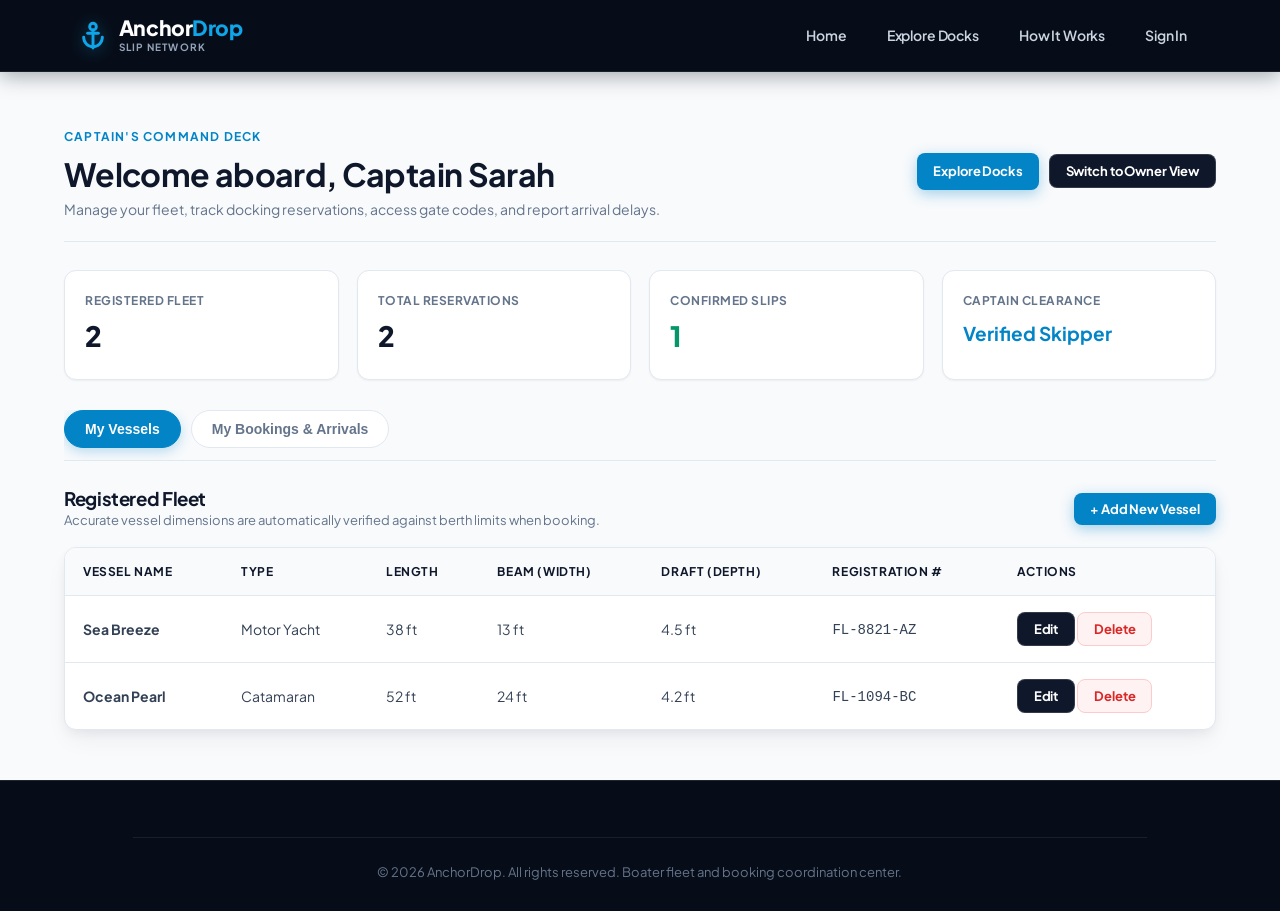
==== boater-dashboard.html @ 8fa1aaa2 "Initialised the project" ====
<!DOCTYPE html>
<html lang="en">
<head>
  <meta charset="UTF-8">
  <meta name="viewport" content="width=device-width, initial-scale=1.0">
  <title>Boater Dashboard — AnchorDrop</title>
  <link rel="stylesheet" href="css/style.css">
</head>
<body>

  <!-- Navigation Bar -->
  <nav class="navbar">
    <div class="brand-container">
      <a href="index.html" class="brand-logo">
        <svg class="brand-icon-svg" viewBox="0 0 24 24">
          <circle cx="12" cy="5" r="2.5"></circle>
          <line x1="12" y1="7.5" x2="12" y2="21"></line>
          <path d="M5 13a7 7 0 0 0 14 0"></path>
          <line x1="8" y1="10" x2="16" y2="10"></line>
        </svg>
        <div class="brand-text">
          <div class="brand-name">Anchor<span>Drop</span></div>
          <div class="brand-tag">Slip Network</div>
        </div>
      </a>
    </div>
    <div class="nav-links">
      <!-- Populated dynamically by js/app.js -->
    </div>
  </nav>

  <!-- Main Container -->
  <main class="container">
    <!-- Dashboard Header -->
    <div class="dashboard-header">
      <div>
        <span class="section-eyebrow">Captain's Command Deck</span>
        <h2 id="welcomeGreeting" style="font-size:32px;">Boater Dashboard</h2>
        <p style="color:var(--text-muted); font-size:14px; margin-top:4px;">Manage your fleet, track docking reservations, access gate codes, and report arrival delays.</p>
      </div>
      <div style="display:flex; gap:10px; align-items:center; flex-wrap:wrap;">
        <a href="explore.html" class="btn btn-primary btn-sm">Explore Docks</a>
        <button class="btn btn-secondary btn-sm" onclick="Auth.loginDemoOwner()">Switch to Owner View</button>
      </div>
    </div>

    <!-- Boater Quick Stats -->
    <div class="dash-stats-grid">
      <div class="stat-card">
        <span class="stat-label">Registered Fleet</span>
        <span class="stat-value" id="statVesselsCount">2</span>
      </div>
      <div class="stat-card">
        <span class="stat-label">Total Reservations</span>
        <span class="stat-value" id="statBookingsCount">2</span>
      </div>
      <div class="stat-card">
        <span class="stat-label">Confirmed Slips</span>
        <span class="stat-value" id="statConfirmedCount" style="color:var(--success);">1</span>
      </div>
      <div class="stat-card">
        <span class="stat-label">Captain Clearance</span>
        <span class="stat-value" style="font-size:19px; color:var(--primary); font-weight:700; margin-top:4px;">Verified Skipper</span>
      </div>
    </div>

    <!-- Dashboard Tabs -->
    <div class="dashboard-tabs">
      <button class="dash-tab-btn active" id="tabBtnVessels" onclick="switchDashboardTab('vessels')">My Vessels</button>
      <button class="dash-tab-btn" id="tabBtnBookings" onclick="switchDashboardTab('bookings')">My Bookings & Arrivals</button>
    </div>

    <!-- PANEL 1: MY VESSELS -->
    <section id="panelVessels" class="dashboard-panel active">
      <div style="display:flex; justify-content:space-between; align-items:center; margin-bottom:16px;">
        <div>
          <h3>Registered Fleet</h3>
          <p style="font-size:13px; color:var(--text-muted);">Accurate vessel dimensions are automatically verified against berth limits when booking.</p>
        </div>
        <button class="btn btn-primary btn-sm" onclick="openAddVesselModal()">+ Add New Vessel</button>
      </div>

      <div class="table-wrap">
        <table class="data-table">
          <thead>
            <tr>
              <th>Vessel Name</th>
              <th>Type</th>
              <th>Length</th>
              <th>Beam (Width)</th>
              <th>Draft (Depth)</th>
              <th>Registration #</th>
              <th>Actions</th>
            </tr>
          </thead>
          <tbody id="vesselsTableBody">
            <!-- Injected by JavaScript -->
          </tbody>
        </table>
      </div>
    </section>

    <!-- PANEL 2: MY BOOKINGS & ARRIVALS -->
    <section id="panelBookings" class="dashboard-panel">
      <div style="margin-bottom:16px;">
        <h3>My Dock Reservations</h3>
        <p style="font-size:13px; color:var(--text-muted);">
          Arrival instructions and gate access codes become active only after the Dock Owner has Accepted your booking.
        </p>
      </div>

      <div id="bookingsContainer">
        <!-- Rendered by JavaScript -->
      </div>
    </section>
  </main>

  <!-- ADD / EDIT VESSEL MODAL -->
  <div class="modal-overlay" id="vesselModal">
    <div class="modal-content">
      <button class="modal-close" onclick="closeVesselModal()">&times;</button>
      <h3 id="vesselModalTitle" style="margin-bottom:16px;">Add New Vessel</h3>
      <form id="vesselForm" onsubmit="handleSaveVessel(event)">
        <input type="hidden" id="vesselId">

        <div class="form-group">
          <label for="vesselName">Vessel Name *</label>
          <input type="text" id="vesselName" placeholder="e.g. Sea Breeze" required>
        </div>

        <div class="form-group">
          <label for="vesselType">Vessel Type *</label>
          <select id="vesselType" required>
            <option value="Motor Yacht">Motor Yacht</option>
            <option value="Sailboat">Sailboat</option>
            <option value="Catamaran">Catamaran</option>
            <option value="Center Console">Center Console</option>
            <option value="Trawler">Trawler</option>
          </select>
        </div>

        <div style="display:grid; grid-template-columns:1fr 1fr 1fr; gap:10px;">
          <div class="form-group">
            <label for="vesselLength">Length (ft) *</label>
            <input type="number" step="0.5" id="vesselLength" placeholder="e.g. 42" required>
          </div>
          <div class="form-group">
            <label for="vesselBeam">Beam (ft) *</label>
            <input type="number" step="0.5" id="vesselBeam" placeholder="e.g. 14" required>
          </div>
          <div class="form-group">
            <label for="vesselDraft">Draft (ft) *</label>
            <input type="number" step="0.1" id="vesselDraft" placeholder="e.g. 4.5" required>
          </div>
        </div>

        <div class="form-group">
          <label for="vesselReg">Registration / HIN Number *</label>
          <input type="text" id="vesselReg" placeholder="e.g. FL-9921-ZZ" required>
        </div>

        <div style="display:flex; justify-content:flex-end; gap:10px; margin-top:20px;">
          <button type="button" class="btn btn-secondary" onclick="closeVesselModal()">Cancel</button>
          <button type="submit" class="btn btn-primary">Save Vessel</button>
        </div>
      </form>
    </div>
  </div>

  <!-- REPORT DELAY MODAL -->
  <div class="modal-overlay" id="delayModal">
    <div class="modal-content">
      <button class="modal-close" onclick="closeDelayModal()">&times;</button>
      <h3 style="margin-bottom:12px;">Report Arrival Delay</h3>
      <p style="color:var(--text-muted); font-size:14px; margin-bottom:18px;">
        Inform the dock host and harbormaster of tide delays, weather reroutes, or mechanical pauses.
      </p>

      <form id="delayForm" onsubmit="handleDelaySubmit(event)">
        <input type="hidden" id="delayBookingId">

        <div class="form-group">
          <label for="delayEta">New Estimated Arrival Time (ETA) *</label>
          <input type="time" id="delayEta" required>
        </div>

        <div class="form-group">
          <label for="delayReason">Reason / Note for Host</label>
          <textarea id="delayReason" rows="3" placeholder="e.g. Waiting for drawbridge clearance; strong outgoing tide. ETA revised by 45 mins."></textarea>
        </div>

        <div style="display:flex; justify-content:flex-end; gap:10px; margin-top:16px;">
          <button type="button" class="btn btn-secondary" onclick="closeDelayModal()">Cancel</button>
          <button type="submit" class="btn btn-primary">Notify Host & Update ETA</button>
        </div>
      </form>
    </div>
  </div>

  <!-- Footer -->
  <footer>
    <div class="container" style="padding:0;">
      <div class="footer-bottom">
        © 2026 AnchorDrop. All rights reserved. Boater fleet and booking coordination center.
      </div>
    </div>
  </footer>

  <script src="js/app.js"></script>
  <script>
    document.addEventListener("DOMContentLoaded", () => {
      // Ensure boater session
      let user = Auth.getUser();
      if (!user) {
        // Auto-login as Captain Sarah for seamless college demo
        user = { name: "Captain Sarah", email: "sarah@boater.com", role: "boater" };
        Auth.login(user);
      }
      document.getElementById("welcomeGreeting").innerText = `Welcome aboard, ${user.name}`;

      renderVessels();
      renderBookings();
    });

    function switchDashboardTab(tab) {
      document.getElementById("tabBtnVessels").classList.toggle("active", tab === 'vessels');
      document.getElementById("tabBtnBookings").classList.toggle("active", tab === 'bookings');
      document.getElementById("panelVessels").classList.toggle("active", tab === 'vessels');
      document.getElementById("panelBookings").classList.toggle("active", tab === 'bookings');
    }

    // -------------------------------------------------------------------------
    // Vessels CRUD
    // -------------------------------------------------------------------------
    function renderVessels() {
      const vessels = AnchorDropDB.getVessels();
      const tbody = document.getElementById("vesselsTableBody");
      if (document.getElementById("statVesselsCount")) {
        document.getElementById("statVesselsCount").innerText = vessels.length;
      }

      if (vessels.length === 0) {
        tbody.innerHTML = `<tr><td colspan="7" style="text-align:center; padding:24px; color:var(--text-muted);">No vessels saved yet. Click "+ Add New Vessel" to add your boat.</td></tr>`;
        return;
      }

      tbody.innerHTML = vessels.map(v => `
        <tr>
          <td><strong>${v.name}</strong></td>
          <td>${v.type}</td>
          <td>${v.length} ft</td>
          <td>${v.beam} ft</td>
          <td>${v.draft} ft</td>
          <td><code>${v.registration}</code></td>
          <td>
            <button class="btn btn-secondary btn-sm" onclick="editVessel('${v.id}')">Edit</button>
            <button class="btn btn-danger btn-sm" onclick="deleteVessel('${v.id}')">Delete</button>
          </td>
        </tr>
      `).join('');
    }

    function openAddVesselModal() {
      document.getElementById("vesselForm").reset();
      document.getElementById("vesselId").value = "";
      document.getElementById("vesselModalTitle").innerText = "Add New Vessel";
      document.getElementById("vesselModal").classList.add("open");
    }

    function closeVesselModal() {
      document.getElementById("vesselModal").classList.remove("open");
    }

    function editVessel(id) {
      const vessels = AnchorDropDB.getVessels();
      const v = vessels.find(item => item.id === id);
      if (!v) return;

      document.getElementById("vesselId").value = v.id;
      document.getElementById("vesselName").value = v.name;
      document.getElementById("vesselType").value = v.type;
      document.getElementById("vesselLength").value = v.length;
      document.getElementById("vesselBeam").value = v.beam;
      document.getElementById("vesselDraft").value = v.draft;
      document.getElementById("vesselReg").value = v.registration;

      document.getElementById("vesselModalTitle").innerText = "Edit Vessel Details";
      document.getElementById("vesselModal").classList.add("open");
    }

    function deleteVessel(id) {
      if (confirm("Are you sure you want to remove this vessel from your fleet?")) {
        AnchorDropDB.deleteVessel(id);
        renderVessels();
      }
    }

    function handleSaveVessel(e) {
      e.preventDefault();
      const id = document.getElementById("vesselId").value;
      const user = Auth.getUser();

      const vessel = {
        id: id || undefined,
        name: document.getElementById("vesselName").value.trim(),
        type: document.getElementById("vesselType").value,
        length: parseFloat(document.getElementById("vesselLength").value),
        beam: parseFloat(document.getElementById("vesselBeam").value),
        draft: parseFloat(document.getElementById("vesselDraft").value),
        registration: document.getElementById("vesselReg").value.trim(),
        ownerEmail: user ? user.email : "sarah@boater.com"
      };

      AnchorDropDB.saveVessel(vessel);
      closeVesselModal();
      renderVessels();
    }

    // -------------------------------------------------------------------------
    // Bookings & Arrivals
    // -------------------------------------------------------------------------
    function renderBookings() {
      const bookings = AnchorDropDB.getBookings();
      const container = document.getElementById("bookingsContainer");
      if (document.getElementById("statBookingsCount")) {
        document.getElementById("statBookingsCount").innerText = bookings.length;
        document.getElementById("statConfirmedCount").innerText = bookings.filter(b => b.status === "Accepted").length;
      }

      if (bookings.length === 0) {
        container.innerHTML = `
          <div style="text-align:center; padding:40px; background:#fff; border-radius:8px; border:1px dashed var(--border-color);">
            <h4>No reservation requests submitted yet.</h4>
            <p style="color:var(--text-muted); margin:8px 0 16px;">Find a suitable berth and check your vessel compatibility.</p>
            <a href="explore.html" class="btn btn-primary btn-sm">Explore Docks</a>
          </div>
        `;
        return;
      }

      container.innerHTML = bookings.map(b => {
        let badgeClass = "badge-pending";
        if (b.status === "Accepted") badgeClass = "badge-accepted";
        if (b.status === "Rejected") badgeClass = "badge-rejected";

        const isAccepted = b.status === "Accepted";

        return `
          <div style="background:#fff; border:1px solid var(--border-color); border-radius:var(--radius); padding:20px; margin-bottom:20px; box-shadow:var(--shadow);">
            <div style="display:flex; justify-content:space-between; align-items:flex-start; flex-wrap:wrap; gap:10px; margin-bottom:12px;">
              <div>
                <h4 style="font-size:18px; color:var(--navy);">${b.berthName}</h4>
                <div style="font-size:13px; color:var(--text-muted);">
                  Booking ID: <strong>#${b.id}</strong> • Vessel: <strong>${b.vesselName}</strong> (${b.vesselDims})
                </div>
              </div>
              <div>
                <span class="badge ${badgeClass}">${b.status.toUpperCase()}</span>
              </div>
            </div>

            <div style="display:grid; grid-template-columns:repeat(auto-fit, minmax(160px, 1fr)); gap:12px; background:var(--cream); padding:12px; border-radius:6px; font-size:13px; margin-bottom:16px;">
              <div>Dates: <strong>${b.startDate} to ${b.endDate}</strong></div>
              <div>Total: <strong>$${b.totalPrice}</strong></div>
              <div>Notes: <em>${b.specialRequests}</em></div>
            </div>

            <!-- ARRIVAL INFORMATION (Only if Accepted) -->
            ${isAccepted ? `
              <div style="border-left: 4px solid var(--success); background: #F0FDF4; padding:14px; border-radius: 4px; margin-bottom:14px;">
                <h5 style="color:var(--success); font-size:14px; margin-bottom:4px;">Arrival & Docking Instructions</h5>
                <p style="font-size:13px; color:#14532D; margin-bottom:8px;">${b.arrivalInstructions}</p>
                <div style="display:flex; justify-content:space-between; align-items:center; flex-wrap:wrap; gap:8px;">
                  <span style="font-size:12px; color:#166534;">Your berth is secured and prepared.</span>
                  <button class="btn btn-secondary btn-sm" onclick="openDelayModal('${b.id}')">Report Arrival Delay</button>
                </div>
              </div>
            ` : (b.status === 'Pending' ? `
              <div style="font-size:12px; color:var(--text-muted); font-style:italic;">
                Dock owner is reviewing your vessel specs. Arrival instructions and gate codes will unlock upon acceptance.
              </div>
            ` : `
              <div style="font-size:12px; color:var(--danger);">
                Request declined by dock owner (schedule conflict or maintenance).
              </div>
            `)}

            <!-- DELAY REPORT STATUS -->
            ${b.delayReport ? `
              <div style="background:#FEF3C7; border:1px solid #FCD34D; border-radius:6px; padding:10px 14px; font-size:13px; color:#78350F; margin-top:10px;">
                <strong>Delay Notice Transmitted:</strong> New ETA: <strong>${b.delayReport.newEta}</strong> (Reported at ${b.delayReport.reportedAt})
                <br><em>Note: "${b.delayReport.note}"</em>
              </div>
            ` : ''}
          </div>
        `;
      }).join('');
    }

    function openDelayModal(bookingId) {
      document.getElementById("delayBookingId").value = bookingId;
      document.getElementById("delayForm").reset();
      document.getElementById("delayModal").classList.add("open");
    }

    function closeDelayModal() {
      document.getElementById("delayModal").classList.remove("open");
    }

    function handleDelaySubmit(e) {
      e.preventDefault();
      const id = document.getElementById("delayBookingId").value;
      const eta = document.getElementById("delayEta").value;
      const reason = document.getElementById("delayReason").value;

      AnchorDropDB.reportDelay(id, eta, reason);
      closeDelayModal();
      renderBookings();
      alert(`Delay reported! New ETA (${eta}) has been sent to the Dock Owner.`);
    }
  </script>
</body>
</html>
---- css/style.css ----
/* ==========================================================================
   AnchorDrop — Oceanic Blue & Slate Prestige Design System
   Brand Palette:
     Midnight Oceanic Slate: #0A1120 / #0F172A / #1E293B
     Vibrant Coastal Blue:   #0284C7 / #0369A1 / #0EA5E9
     Ice Mist Surface:       #F8FAFC / #FFFFFF
     Slate Typography:       #0F172A / #334155 / #64748B
   Typography:
     Primary UI & Headings:  'Plus Jakarta Sans', -apple-system, sans-serif
   ========================================================================== */

@import url('https://fonts.googleapis.com/css2?family=Plus+Jakarta+Sans:wght@300;400;500;600;700;800&display=swap');

:root {
  --primary: #0284C7;
  --primary-hover: #0369A1;
  --primary-light: #E0F2FE;
  --primary-gradient: linear-gradient(135deg, #0284C7 0%, #0369A1 100%);
  --cyan-accent: #0EA5E9;
  
  --navy: #0F172A;
  --navy-deep: #070D18;
  --navy-surface: #1E293B;
  --navy-glass: rgba(15, 23, 42, 0.85);

  --bg-page: #F8FAFC;
  --bg-surface: #FFFFFF;
  --text-heading: #0F172A;
  --text-body: #334155;
  --text-muted: #64748B;
  --border-subtle: #E2E8F0;
  --border-card: #E2E8F0;
  
  --success: #059669;
  --success-bg: #ECFDF5;
  --danger: #DC2626;
  --danger-bg: #FEF2F2;
  --warning: #D97706;
  --warning-bg: #FFFBEB;

  --shadow-sm: 0 1px 2px 0 rgba(0, 0, 0, 0.05);
  --shadow-card: 0 4px 12px -2px rgba(15, 23, 42, 0.06), 0 12px 24px -4px rgba(15, 23, 42, 0.06);
  --shadow-hover: 0 18px 36px -6px rgba(15, 23, 42, 0.14);
  
  --radius-sm: 6px;
  --radius: 12px;
  --radius-lg: 16px;
}

* {
  box-sizing: border-box;
  margin: 0;
  padding: 0;
}

body {
  font-family: 'Plus Jakarta Sans', -apple-system, BlinkMacSystemFont, "Segoe UI", Roboto, sans-serif;
  color: var(--text-body);
  background-color: var(--bg-page);
  line-height: 1.6;
  min-height: 100vh;
  display: flex;
  flex-direction: column;
  -webkit-font-smoothing: antialiased;
}

h1, h2, h3, h4, h5 {
  font-family: 'Plus Jakarta Sans', sans-serif;
  color: var(--text-heading);
  font-weight: 700;
  line-height: 1.25;
  letter-spacing: -0.02em;
}

p {
  color: var(--text-body);
}

a {
  color: var(--primary);
  text-decoration: none;
  transition: all 0.2s ease;
}

a:hover {
  color: var(--primary-hover);
}

/* --------------------------------------------------------------------------
   Navigation Bar & Vector Logo
   -------------------------------------------------------------------------- */
nav.navbar {
  display: flex;
  justify-content: space-between;
  align-items: center;
  padding: 16px 6%;
  background-color: var(--navy-deep);
  position: sticky;
  top: 0;
  z-index: 100;
  border-bottom: 1px solid rgba(255, 255, 255, 0.08);
  box-shadow: 0 4px 20px rgba(7, 13, 24, 0.35);
  backdrop-filter: blur(12px);
}

.brand-container {
  display: flex;
  align-items: center;
  gap: 12px;
}

.brand-logo {
  display: flex;
  align-items: center;
  gap: 10px;
  text-decoration: none;
}

.brand-icon-svg {
  width: 32px;
  height: 32px;
  fill: none;
  stroke: var(--cyan-accent);
  stroke-width: 2.2;
  stroke-linecap: round;
  stroke-linejoin: round;
  filter: drop-shadow(0 2px 8px rgba(14, 165, 233, 0.4));
}

.brand-text {
  display: flex;
  flex-direction: column;
}

.brand-name {
  color: #FFFFFF;
  font-size: 21px;
  font-weight: 800;
  letter-spacing: -0.02em;
  line-height: 1.1;
}

.brand-name span {
  color: var(--cyan-accent);
}

.brand-tag {
  color: #94A3B8;
  font-size: 10px;
  font-weight: 700;
  letter-spacing: 1.2px;
  text-transform: uppercase;
}

.nav-links {
  display: flex;
  align-items: center;
  gap: 8px;
  flex-wrap: wrap;
}

.nav-links a {
  color: #CBD5E1;
  padding: 8px 16px;
  font-size: 14px;
  font-weight: 600;
  border-radius: 8px;
  letter-spacing: -0.01em;
  transition: all 0.2s ease;
}

.nav-links a:hover,
.nav-links a.active {
  color: #FFFFFF;
  background-color: rgba(255, 255, 255, 0.08);
}

.nav-user-badge {
  display: flex;
  align-items: center;
  gap: 8px;
  margin-left: 10px;
  padding: 6px 14px;
  background: rgba(2, 132, 199, 0.15);
  border: 1px solid rgba(14, 165, 233, 0.4);
  border-radius: 20px;
  color: #38BDF8;
  font-size: 13px;
  font-weight: 700;
}

/* --------------------------------------------------------------------------
   Hero Section & Smooth Wiping Slider
   -------------------------------------------------------------------------- */
.hero {
  position: relative;
  background-color: var(--navy-deep);
  min-height: 78vh;
  display: flex;
  flex-direction: column;
  justify-content: center;
  align-items: center;
  padding: 90px 24px 70px;
  text-align: center;
  color: #FFFFFF;
  overflow: hidden;
}

.hero-slider {
  position: absolute;
  top: 0;
  left: 0;
  width: 100%;
  height: 100%;
  z-index: 1;
}

.hero-slide {
  position: absolute;
  top: 0;
  left: 0;
  width: 100%;
  height: 100%;
  background-size: cover;
  background-position: center;
  background-repeat: no-repeat;
  will-change: transform, opacity;
}

.hero-slide.slide-0 {
  opacity: 1;
  z-index: 2;
  transform: translateX(0);
}

.hero-slide.slide-1 {
  opacity: 0;
  z-index: 1;
  transform: translateX(100%);
}

.hero-content {
  position: relative;
  z-index: 10;
  display: flex;
  flex-direction: column;
  align-items: center;
  gap: 16px;
  max-width: 860px;
}

.hero-pill {
  display: inline-flex;
  align-items: center;
  gap: 8px;
  background: rgba(15, 23, 42, 0.7);
  border: 1px solid rgba(14, 165, 233, 0.35);
  padding: 6px 16px;
  border-radius: 30px;
  color: #BAE6FD;
  font-size: 12px;
  font-weight: 700;
  letter-spacing: 0.8px;
  text-transform: uppercase;
  backdrop-filter: blur(8px);
}

.hero h1 {
  color: #FFFFFF;
  font-size: 56px;
  font-weight: 800;
  letter-spacing: -0.03em;
  text-shadow: 0 4px 20px rgba(0, 0, 0, 0.6);
}

.hero .tagline {
  color: #38BDF8;
  font-size: 24px;
  font-weight: 600;
  letter-spacing: -0.01em;
  text-shadow: 0 2px 10px rgba(0, 0, 0, 0.5);
}

.hero .intro {
  color: #E2E8F0;
  font-size: 18px;
  max-width: 680px;
  line-height: 1.6;
  text-shadow: 0 2px 10px rgba(0, 0, 0, 0.5);
}

.hero-actions {
  display: flex;
  gap: 14px;
  margin-top: 20px;
  flex-wrap: wrap;
  justify-content: center;
}

/* Slider Controls */
.hero-nav-btn {
  position: absolute;
  top: 50%;
  transform: translateY(-50%);
  z-index: 15;
  background: rgba(15, 23, 42, 0.65);
  border: 1px solid rgba(255, 255, 255, 0.2);
  color: #FFFFFF;
  width: 46px;
  height: 46px;
  border-radius: 50%;
  display: flex;
  align-items: center;
  justify-content: center;
  cursor: pointer;
  transition: all 0.25s ease;
  backdrop-filter: blur(8px);
}

.hero-nav-btn:hover {
  background: var(--primary);
  border-color: var(--primary);
  transform: translateY(-50%) scale(1.06);
}

.hero-nav-btn.prev {
  left: 24px;
}

.hero-nav-btn.next {
  right: 24px;
}

.hero-dots {
  position: absolute;
  bottom: 24px;
  left: 50%;
  transform: translateX(-50%);
  z-index: 15;
  display: flex;
  gap: 8px;
}

.hero-dot {
  width: 10px;
  height: 10px;
  border-radius: 5px;
  background: rgba(255, 255, 255, 0.35);
  cursor: pointer;
  transition: all 0.3s ease;
}

.hero-dot.active {
  width: 28px;
  background: var(--cyan-accent);
}

/* --------------------------------------------------------------------------
   Buttons
   -------------------------------------------------------------------------- */
.btn {
  display: inline-flex;
  align-items: center;
  justify-content: center;
  gap: 8px;
  padding: 12px 24px;
  font-size: 15px;
  font-weight: 700;
  border-radius: 10px;
  border: none;
  cursor: pointer;
  transition: all 0.2s cubic-bezier(0.16, 1, 0.3, 1);
  text-align: center;
  text-decoration: none;
  font-family: inherit;
  letter-spacing: -0.01em;
}

.btn:active {
  transform: scale(0.98);
}

.btn-primary {
  background-color: var(--primary);
  color: #FFFFFF;
  box-shadow: 0 4px 14px rgba(2, 132, 199, 0.35);
}

.btn-primary:hover {
  background-color: var(--primary-hover);
  color: #FFFFFF;
  box-shadow: 0 6px 20px rgba(2, 132, 199, 0.5);
  transform: translateY(-1px);
}

.btn-secondary {
  background-color: var(--navy);
  color: #FFFFFF;
  border: 1px solid rgba(255, 255, 255, 0.15);
}

.btn-secondary:hover {
  background-color: #1E293B;
  color: #FFFFFF;
  transform: translateY(-1px);
}

.btn-outline {
  background: transparent;
  color: var(--text-heading);
  border: 1.5px solid var(--border-subtle);
}

.btn-outline:hover {
  border-color: var(--primary);
  color: var(--primary);
}

.btn-sm {
  padding: 8px 16px;
  font-size: 13px;
  border-radius: 8px;
}

.btn-danger {
  background-color: var(--danger-bg);
  color: var(--danger);
  border: 1px solid #FECACA;
}

.btn-danger:hover {
  background-color: var(--danger);
  color: #FFFFFF;
}

.btn-success {
  background-color: var(--success);
  color: #FFFFFF;
}

.btn-success:hover {
  background-color: #047857;
}

/* --------------------------------------------------------------------------
   Layout Containers
   -------------------------------------------------------------------------- */
.container {
  width: 90%;
  max-width: 1240px;
  margin: 0 auto;
  padding: 50px 0;
  flex: 1;
}

.section-header {
  text-align: center;
  margin-bottom: 40px;
}

.section-eyebrow {
  display: inline-block;
  color: var(--primary);
  font-size: 12px;
  font-weight: 700;
  text-transform: uppercase;
  letter-spacing: 1.2px;
  margin-bottom: 8px;
}

.section-header h2 {
  font-size: 34px;
  margin-bottom: 12px;
}

.section-header p {
  color: var(--text-muted);
  font-size: 16px;
  max-width: 600px;
  margin: 0 auto;
}

/* --------------------------------------------------------------------------
   Cards Grid & Card Components
   -------------------------------------------------------------------------- */
.cards-grid {
  display: grid;
  grid-template-columns: repeat(auto-fill, minmax(340px, 1fr));
  gap: 28px;
}

.card {
  background-color: var(--bg-surface);
  border-radius: var(--radius);
  border: 1px solid var(--border-card);
  box-shadow: var(--shadow-card);
  overflow: hidden;
  transition: transform 0.25s ease, box-shadow 0.25s ease, border-color 0.25s ease;
  display: flex;
  flex-direction: column;
}

.card:hover {
  transform: translateY(-5px);
  box-shadow: var(--shadow-hover);
  border-color: #CBD5E1;
}

.card-image-wrap {
  position: relative;
  height: 220px;
  background-color: var(--navy-deep);
  overflow: hidden;
}

.card-image-wrap img {
  width: 100%;
  height: 100%;
  object-fit: cover;
  transition: transform 0.4s ease;
}

.card:hover .card-image-wrap img {
  transform: scale(1.04);
}

.card-badge {
  position: absolute;
  top: 14px;
  right: 14px;
  background: var(--navy-glass);
  color: #E2E8F0;
  padding: 4px 12px;
  border-radius: 20px;
  font-size: 12px;
  font-weight: 700;
  border: 1px solid rgba(255, 255, 255, 0.2);
  backdrop-filter: blur(8px);
}

.card-body {
  padding: 24px;
  display: flex;
  flex-direction: column;
  flex: 1;
}

.card-title {
  font-size: 20px;
  margin-bottom: 6px;
  color: var(--text-heading);
}

.card-location {
  color: var(--text-muted);
  font-size: 13px;
  margin-bottom: 16px;
  display: flex;
  align-items: center;
  gap: 6px;
}

.card-specs {
  display: grid;
  grid-template-columns: 1fr 1fr;
  gap: 8px;
  padding: 12px 14px;
  background-color: #F8FAFC;
  border: 1px solid var(--border-subtle);
  border-radius: var(--radius-sm);
  font-size: 13px;
  margin-bottom: 16px;
}

.card-specs span {
  color: var(--text-muted);
  display: flex;
  align-items: center;
  gap: 6px;
}

.card-specs span strong {
  color: var(--text-heading);
  font-weight: 700;
}

.card-amenities {
  display: flex;
  flex-wrap: wrap;
  gap: 6px;
  margin-bottom: 20px;
}

.amenity-tag {
  background-color: #F1F5F9;
  color: var(--navy);
  font-size: 11px;
  font-weight: 600;
  padding: 4px 10px;
  border-radius: 6px;
  border: 1px solid #E2E8F0;
}

.card-footer {
  margin-top: auto;
  display: flex;
  justify-content: space-between;
  align-items: center;
  border-top: 1px solid var(--border-subtle);
  padding-top: 16px;
}

.card-price {
  font-size: 22px;
  font-weight: 800;
  color: var(--text-heading);
}

.card-price span {
  font-size: 13px;
  color: var(--text-muted);
  font-weight: 500;
}

/* --------------------------------------------------------------------------
   Filter Bar (Explore Page)
   -------------------------------------------------------------------------- */
.filter-bar {
  background-color: var(--bg-surface);
  padding: 24px;
  border-radius: var(--radius-lg);
  border: 1px solid var(--border-subtle);
  box-shadow: var(--shadow-card);
  margin-bottom: 34px;
  display: grid;
  grid-template-columns: repeat(auto-fit, minmax(180px, 1fr));
  gap: 16px;
  align-items: end;
}

.filter-group {
  display: flex;
  flex-direction: column;
  gap: 6px;
}

.filter-group label {
  font-size: 12px;
  font-weight: 700;
  text-transform: uppercase;
  letter-spacing: 0.5px;
  color: var(--text-heading);
}

.filter-group input,
.filter-group select {
  padding: 11px 14px;
  border: 1px solid var(--border-subtle);
  border-radius: 8px;
  font-size: 14px;
  color: var(--text-body);
  background-color: #F8FAFC;
  transition: all 0.2s ease;
}

.filter-group input:focus,
.filter-group select:focus {
  outline: none;
  background-color: #FFFFFF;
  border-color: var(--primary);
  box-shadow: 0 0 0 3px rgba(2, 132, 199, 0.18);
}

/* --------------------------------------------------------------------------
   How It Works Columns
   -------------------------------------------------------------------------- */
.how-it-works-grid {
  display: grid;
  grid-template-columns: 1fr 1fr;
  gap: 32px;
  margin-top: 28px;
}

.role-column {
  background: var(--bg-surface);
  padding: 36px 32px;
  border-radius: var(--radius-lg);
  border: 1px solid var(--border-subtle);
  box-shadow: var(--shadow-card);
  position: relative;
  overflow: hidden;
}

.role-column::before {
  content: '';
  position: absolute;
  top: 0;
  left: 0;
  width: 100%;
  height: 4px;
  background: var(--primary-gradient);
}

.role-badge {
  display: inline-block;
  background-color: var(--primary-light);
  color: var(--primary);
  padding: 5px 14px;
  border-radius: 20px;
  font-size: 12px;
  font-weight: 700;
  letter-spacing: 0.5px;
  margin-bottom: 16px;
  border: 1px solid rgba(2, 132, 199, 0.3);
}

.step-item {
  display: flex;
  gap: 16px;
  margin-bottom: 24px;
}

.step-num {
  width: 38px;
  height: 38px;
  border-radius: 50%;
  background: var(--primary);
  color: #FFFFFF;
  display: flex;
  align-items: center;
  justify-content: center;
  font-weight: 800;
  font-size: 14px;
  flex-shrink: 0;
  box-shadow: 0 4px 10px rgba(2, 132, 199, 0.3);
}

.step-content h4 {
  font-size: 17px;
  margin-bottom: 4px;
  color: var(--text-heading);
}

.step-content p {
  font-size: 14px;
  color: var(--text-muted);
}

/* --------------------------------------------------------------------------
   Auth Forms
   -------------------------------------------------------------------------- */
.auth-container {
  max-width: 480px;
  margin: 40px auto;
  background-color: var(--bg-surface);
  padding: 40px;
  border-radius: var(--radius-lg);
  border: 1px solid var(--border-subtle);
  box-shadow: var(--shadow-hover);
}

.auth-header {
  text-align: center;
  margin-bottom: 24px;
}

.auth-header .logo-badge {
  display: inline-flex;
  align-items: center;
  justify-content: center;
  width: 54px;
  height: 54px;
  border-radius: 50%;
  background: var(--navy);
  margin-bottom: 12px;
  box-shadow: 0 4px 14px rgba(15, 23, 42, 0.2);
}

.auth-tabs {
  display: flex;
  background: #F1F5F9;
  padding: 4px;
  border-radius: 10px;
  margin-bottom: 24px;
}

.auth-tab {
  flex: 1;
  text-align: center;
  padding: 10px;
  font-weight: 700;
  font-size: 14px;
  color: var(--text-muted);
  cursor: pointer;
  border-radius: 8px;
  transition: all 0.2s ease;
}

.auth-tab.active {
  color: var(--navy);
  background: #FFFFFF;
  box-shadow: var(--shadow-sm);
}

.form-group {
  margin-bottom: 18px;
}

.form-group label {
  display: block;
  font-size: 12px;
  font-weight: 700;
  text-transform: uppercase;
  letter-spacing: 0.5px;
  margin-bottom: 6px;
  color: var(--text-heading);
}

.form-group input,
.form-group select,
.form-group textarea {
  width: 100%;
  padding: 11px 14px;
  border: 1px solid var(--border-subtle);
  border-radius: 8px;
  font-size: 14px;
  color: var(--text-body);
  background-color: #F8FAFC;
  font-family: inherit;
  transition: all 0.2s ease;
}

.form-group input:focus,
.form-group select:focus,
.form-group textarea:focus {
  outline: none;
  background-color: #FFFFFF;
  border-color: var(--primary);
  box-shadow: 0 0 0 3px rgba(2, 132, 199, 0.18);
}

.demo-account-box {
  background: #F8FAFC;
  border: 1.5px solid var(--border-subtle);
  border-radius: var(--radius);
  padding: 24px;
  margin-top: 32px;
  text-align: center;
  box-shadow: var(--shadow-sm);
}

.demo-account-box h4 {
  font-size: 16px;
  margin-bottom: 6px;
}

.demo-account-box p {
  font-size: 13px;
  color: var(--text-muted);
  margin-bottom: 16px;
}

.demo-btn-group {
  display: flex;
  gap: 10px;
  justify-content: center;
  flex-wrap: wrap;
}

/* --------------------------------------------------------------------------
   Dashboard Components & Stats
   -------------------------------------------------------------------------- */
.dashboard-header {
  display: flex;
  justify-content: space-between;
  align-items: center;
  margin-bottom: 28px;
  padding-bottom: 20px;
  border-bottom: 1px solid var(--border-subtle);
  flex-wrap: wrap;
  gap: 16px;
}

.dash-stats-grid {
  display: grid;
  grid-template-columns: repeat(auto-fit, minmax(200px, 1fr));
  gap: 18px;
  margin-bottom: 30px;
}

.stat-card {
  background: #FFFFFF;
  border: 1px solid var(--border-subtle);
  border-radius: var(--radius);
  padding: 20px;
  box-shadow: var(--shadow-sm);
  display: flex;
  flex-direction: column;
}

.stat-card .stat-label {
  font-size: 12px;
  font-weight: 700;
  text-transform: uppercase;
  letter-spacing: 0.5px;
  color: var(--text-muted);
  margin-bottom: 4px;
}

.stat-card .stat-value {
  font-size: 28px;
  font-weight: 800;
  color: var(--text-heading);
}

.dashboard-tabs {
  display: flex;
  gap: 10px;
  margin-bottom: 26px;
  border-bottom: 1px solid var(--border-subtle);
  padding-bottom: 12px;
  overflow-x: auto;
}

.dash-tab-btn {
  padding: 10px 20px;
  border: 1px solid var(--border-subtle);
  border-radius: 30px;
  background-color: #FFFFFF;
  font-size: 14px;
  font-weight: 700;
  cursor: pointer;
  color: var(--text-muted);
  transition: all 0.2s ease;
  white-space: nowrap;
}

.dash-tab-btn:hover {
  background-color: #F1F5F9;
  color: var(--navy);
}

.dash-tab-btn.active {
  background-color: var(--primary);
  color: #FFFFFF;
  border-color: var(--primary);
  box-shadow: 0 4px 12px rgba(2, 132, 199, 0.25);
}

.dashboard-panel {
  display: none;
}

.dashboard-panel.active {
  display: block;
}

/* Tables */
.table-wrap {
  background: #FFFFFF;
  border: 1px solid var(--border-subtle);
  border-radius: var(--radius);
  overflow-x: auto;
  box-shadow: var(--shadow-card);
}

table.data-table {
  width: 100%;
  border-collapse: collapse;
  text-align: left;
  font-size: 14px;
}

table.data-table th {
  background-color: #F8FAFC;
  color: var(--text-heading);
  padding: 14px 18px;
  font-weight: 700;
  font-size: 12px;
  letter-spacing: 0.6px;
  text-transform: uppercase;
  border-bottom: 1px solid var(--border-subtle);
}

table.data-table td {
  padding: 16px 18px;
  border-bottom: 1px solid var(--border-subtle);
}

table.data-table tr:last-child td {
  border-bottom: none;
}

table.data-table tr:hover {
  background-color: #F8FAFC;
}

/* Badges */
.badge {
  display: inline-block;
  padding: 5px 12px;
  border-radius: 20px;
  font-size: 12px;
  font-weight: 700;
  letter-spacing: 0.3px;
  text-align: center;
}

.badge-pending {
  background-color: var(--warning-bg);
  color: var(--warning);
  border: 1px solid #FDE68A;
}

.badge-accepted {
  background-color: var(--success-bg);
  color: var(--success);
  border: 1px solid #A7F3D0;
}

.badge-rejected {
  background-color: var(--danger-bg);
  color: var(--danger);
  border: 1px solid #FECACA;
}

.badge-delay {
  background-color: #FEF3C7;
  color: #B45309;
  border: 1px solid #FCD34D;
  font-weight: 800;
}

/* Compatibility Alert Box */
.compat-box {
  padding: 16px 20px;
  border-radius: var(--radius);
  margin-top: 16px;
  font-size: 14px;
}

.compat-success {
  background-color: var(--success-bg);
  border: 1.5px solid var(--success);
  color: #065F46;
}

.compat-danger {
  background-color: var(--danger-bg);
  border: 1.5px solid var(--danger);
  color: #991B1B;
}

.compat-box ul {
  margin-top: 8px;
  padding-left: 20px;
}

/* --------------------------------------------------------------------------
   Modal Window
   -------------------------------------------------------------------------- */
.modal-overlay {
  position: fixed;
  top: 0;
  left: 0;
  width: 100%;
  height: 100%;
  background-color: rgba(7, 13, 24, 0.7);
  display: none;
  justify-content: center;
  align-items: center;
  z-index: 1000;
  padding: 20px;
  backdrop-filter: blur(6px);
}

.modal-overlay.open {
  display: flex;
}

.modal-content {
  background: #FFFFFF;
  border-radius: var(--radius-lg);
  width: 100%;
  max-width: 600px;
  max-height: 90vh;
  overflow-y: auto;
  box-shadow: 0 25px 50px -12px rgba(7, 13, 24, 0.35);
  padding: 32px;
  position: relative;
  border: 1px solid var(--border-subtle);
}

.modal-close {
  position: absolute;
  top: 18px;
  right: 20px;
  background: none;
  border: none;
  font-size: 26px;
  cursor: pointer;
  color: var(--text-muted);
  transition: color 0.2s;
}

.modal-close:hover {
  color: var(--navy);
}

/* --------------------------------------------------------------------------
   Footer
   -------------------------------------------------------------------------- */
footer {
  background-color: var(--navy-deep);
  color: #F8FAFC;
  padding: 56px 6% 28px;
  margin-top: auto;
  border-top: 1px solid rgba(255, 255, 255, 0.1);
}

.footer-content {
  display: grid;
  grid-template-columns: 2fr 1fr 1fr;
  gap: 40px;
  margin-bottom: 36px;
}

.footer-section h3 {
  color: #FFFFFF;
  font-size: 18px;
  margin-bottom: 16px;
}

.footer-section p {
  font-size: 14px;
  color: #94A3B8;
  line-height: 1.65;
  margin-bottom: 14px;
}

.footer-section ul {
  list-style: none;
  padding: 0;
}

.footer-section ul li {
  font-size: 13px;
  color: #94A3B8;
  margin-bottom: 10px;
}

.footer-section ul li a {
  color: #CBD5E1;
}

.footer-section ul li a:hover {
  color: var(--primary);
}

.footer-bottom {
  text-align: center;
  padding-top: 24px;
  border-top: 1px solid rgba(255, 255, 255, 0.08);
  font-size: 13px;
  color: #64748B;
}

/* --------------------------------------------------------------------------
   Responsive Rules
   -------------------------------------------------------------------------- */
@media (max-width: 768px) {
  .hero h1 {
    font-size: 38px;
  }
  .how-it-works-grid {
    grid-template-columns: 1fr;
  }
  .footer-content {
    grid-template-columns: 1fr;
  }
  nav.navbar {
    flex-direction: column;
    gap: 14px;
  }
  .filter-bar {
    grid-template-columns: 1fr;
  }
  .hero-nav-btn {
    display: none;
  }
}
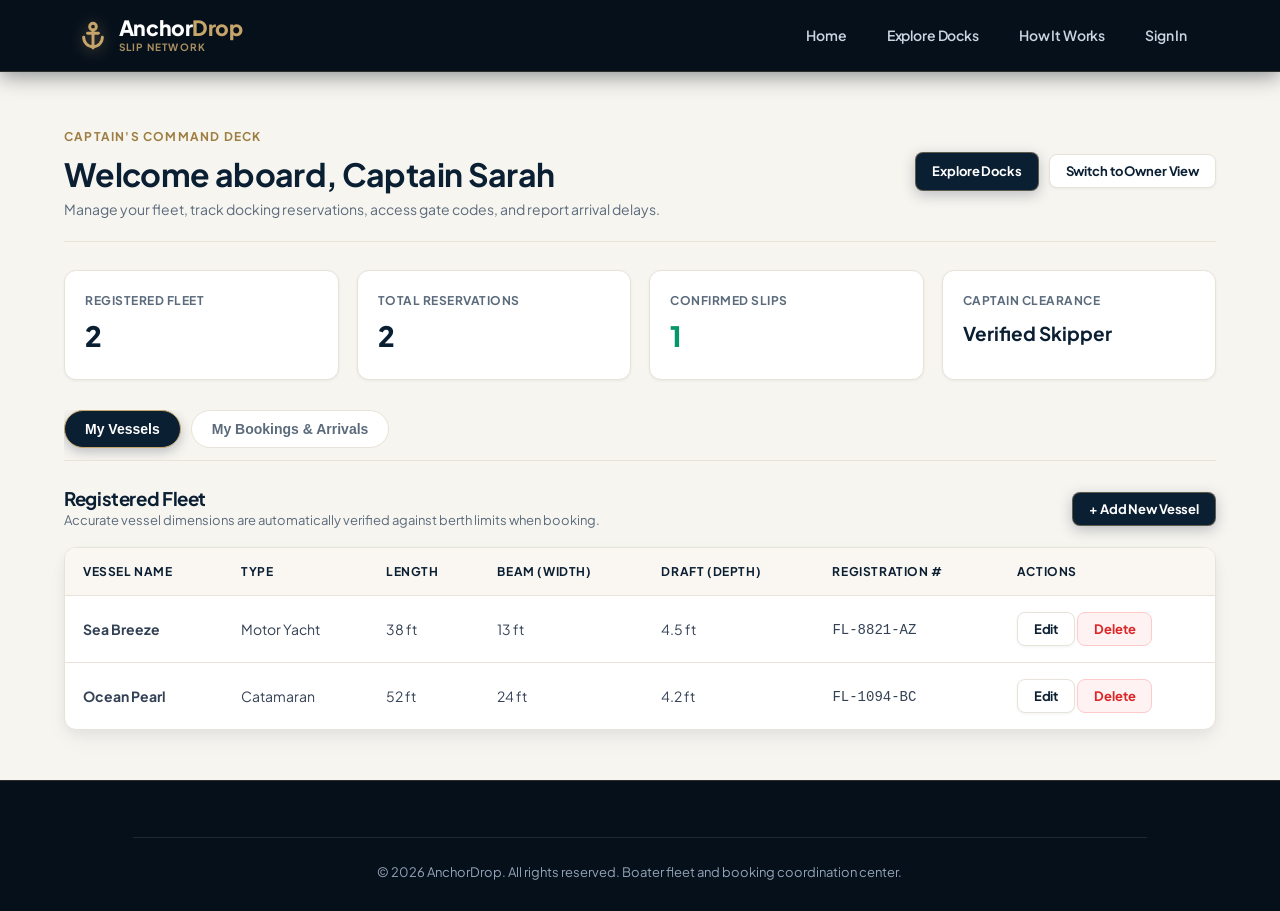
==== commit 104b4b57: "Update AnchorDrop project" ====
--- a/boater-dashboard.html
+++ b/boater-dashboard.html
@@ -31,6 +31,15 @@
 
   <!-- Main Container -->
   <main class="container">
+    <!-- Role Switch Banner if accessing as Dock Owner -->
+    <div id="roleAlertBanner" style="display:none; background:#FFFBEB; border:1px solid #FCD34D; color:#92400E; padding:12px 18px; border-radius:8px; margin-bottom:20px; justify-content:space-between; align-items:center; flex-wrap:wrap; gap:10px;">
+      <span><strong>Account Switch:</strong> You are currently signed in as Dock Host (<span id="roleOwnerName">Robert</span>).</span>
+      <div style="display:flex; gap:8px;">
+        <button class="btn btn-primary btn-sm" onclick="Auth.loginDemoBoater()">Switch to Captain Sarah</button>
+        <a href="owner-dashboard.html" class="btn btn-secondary btn-sm">Return to Owner Dashboard</a>
+      </div>
+    </div>
+
     <!-- Dashboard Header -->
     <div class="dashboard-header">
       <div>
@@ -116,9 +125,9 @@
   </main>
 
   <!-- ADD / EDIT VESSEL MODAL -->
-  <div class="modal-overlay" id="vesselModal">
+  <div class="modal-overlay" id="vesselModal" role="dialog" aria-modal="true" aria-labelledby="vesselModalTitle">
     <div class="modal-content">
-      <button class="modal-close" onclick="closeVesselModal()">&times;</button>
+      <button class="modal-close" onclick="closeVesselModal()" aria-label="Close modal">&times;</button>
       <h3 id="vesselModalTitle" style="margin-bottom:16px;">Add New Vessel</h3>
       <form id="vesselForm" onsubmit="handleSaveVessel(event)">
         <input type="hidden" id="vesselId">
@@ -168,10 +177,10 @@
   </div>
 
   <!-- REPORT DELAY MODAL -->
-  <div class="modal-overlay" id="delayModal">
+  <div class="modal-overlay" id="delayModal" role="dialog" aria-modal="true" aria-labelledby="delayModalTitle">
     <div class="modal-content">
-      <button class="modal-close" onclick="closeDelayModal()">&times;</button>
-      <h3 style="margin-bottom:12px;">Report Arrival Delay</h3>
+      <button class="modal-close" onclick="closeDelayModal()" aria-label="Close modal">&times;</button>
+      <h3 id="delayModalTitle" style="margin-bottom:12px;">Report Arrival Delay</h3>
       <p style="color:var(--text-muted); font-size:14px; margin-bottom:18px;">
         Inform the dock host and harbormaster of tide delays, weather reroutes, or mechanical pauses.
       </p>
@@ -212,11 +221,26 @@
       // Ensure boater session
       let user = Auth.getUser();
       if (!user) {
-        // Auto-login as Captain Sarah for seamless college demo
         user = { name: "Captain Sarah", email: "sarah@boater.com", role: "boater" };
         Auth.login(user);
+      } else if (user.role === "owner") {
+        const banner = document.getElementById("roleAlertBanner");
+        if (banner) {
+          banner.style.display = "flex";
+          document.getElementById("roleOwnerName").innerText = user.name;
+        }
       }
       document.getElementById("welcomeGreeting").innerText = `Welcome aboard, ${user.name}`;
+
+      // Close modals on outside click
+      ["vesselModal", "delayModal"].forEach(id => {
+        const m = document.getElementById(id);
+        if (m) {
+          m.addEventListener("click", (e) => {
+            if (e.target === m) m.classList.remove("open");
+          });
+        }
+      });
 
       renderVessels();
       renderBookings();
--- a/css/style.css
+++ b/css/style.css
@@ -1,10 +1,10 @@
 /* ==========================================================================
-   AnchorDrop — Oceanic Blue & Slate Prestige Design System
+   AnchorDrop — Maritime Prestige Design System
    Brand Palette:
-     Midnight Oceanic Slate: #0A1120 / #0F172A / #1E293B
-     Vibrant Coastal Blue:   #0284C7 / #0369A1 / #0EA5E9
-     Ice Mist Surface:       #F8FAFC / #FFFFFF
-     Slate Typography:       #0F172A / #334155 / #64748B
+     Deep Maritime Navy:    #0B1F33 / #06101B / #11283F
+     Champagne Gold:        #C6A56B / #B59357 / #F7F1E1
+     Warm Nautical Cream:   #F5F1E8 / #FAF7F2 / #FFFFFF
+     Sea Coastal Blue:      #0284C7 / #0369A1 / #E0F2FE
    Typography:
      Primary UI & Headings:  'Plus Jakarta Sans', -apple-system, sans-serif
    ========================================================================== */
@@ -12,35 +12,49 @@
 @import url('https://fonts.googleapis.com/css2?family=Plus+Jakarta+Sans:wght@300;400;500;600;700;800&display=swap');
 
 :root {
-  --primary: #0284C7;
-  --primary-hover: #0369A1;
-  --primary-light: #E0F2FE;
-  --primary-gradient: linear-gradient(135deg, #0284C7 0%, #0369A1 100%);
-  --cyan-accent: #0EA5E9;
+  /* Brand Palette: Deep Navy, Champagne Gold & Warm Cream */
+  --navy: #0B1F33;
+  --navy-deep: #06101B;
+  --navy-surface: #11283F;
+  --navy-glass: rgba(11, 31, 51, 0.88);
   
-  --navy: #0F172A;
-  --navy-deep: #070D18;
-  --navy-surface: #1E293B;
-  --navy-glass: rgba(15, 23, 42, 0.85);
-
-  --bg-page: #F8FAFC;
+  --gold: #C6A56B;
+  --gold-hover: #B59357;
+  --gold-light: #F7F1E1;
+  --gold-border: rgba(198, 165, 107, 0.45);
+  --gold-gradient: linear-gradient(135deg, #D4AF37 0%, #C6A56B 50%, #B59357 100%);
+  
+  --cream: #F5F1E8;
+  --cream-surface: #FAF7F2;
+  --cream-card: #FFFFFF;
+  
+  --primary: #0B1F33;
+  --primary-hover: #163659;
+  --primary-light: #EBF2F9;
+  --primary-gradient: linear-gradient(135deg, #0B1F33 0%, #163659 100%);
+  
+  --sea-blue: #0284C7;
+  --sea-blue-hover: #0369A1;
+  --sea-light: #E0F2FE;
+
+  --bg-page: #F7F5F0;
   --bg-surface: #FFFFFF;
-  --text-heading: #0F172A;
+  --text-heading: #0B1F33;
   --text-body: #334155;
-  --text-muted: #64748B;
-  --border-subtle: #E2E8F0;
-  --border-card: #E2E8F0;
+  --text-muted: #5B6B7C;
+  --border-subtle: #E8E3D9;
+  --border-card: #E5DFD3;
   
   --success: #059669;
   --success-bg: #ECFDF5;
   --danger: #DC2626;
   --danger-bg: #FEF2F2;
-  --warning: #D97706;
+  --warning: #B45309;
   --warning-bg: #FFFBEB;
 
-  --shadow-sm: 0 1px 2px 0 rgba(0, 0, 0, 0.05);
-  --shadow-card: 0 4px 12px -2px rgba(15, 23, 42, 0.06), 0 12px 24px -4px rgba(15, 23, 42, 0.06);
-  --shadow-hover: 0 18px 36px -6px rgba(15, 23, 42, 0.14);
+  --shadow-sm: 0 1px 3px 0 rgba(11, 31, 51, 0.06);
+  --shadow-card: 0 4px 14px -2px rgba(11, 31, 51, 0.07), 0 12px 24px -4px rgba(11, 31, 51, 0.05);
+  --shadow-hover: 0 18px 36px -6px rgba(11, 31, 51, 0.16);
   
   --radius-sm: 6px;
   --radius: 12px;
@@ -77,13 +91,13 @@
 }
 
 a {
-  color: var(--primary);
+  color: var(--sea-blue);
   text-decoration: none;
   transition: all 0.2s ease;
 }
 
 a:hover {
-  color: var(--primary-hover);
+  color: var(--sea-blue-hover);
 }
 
 /* --------------------------------------------------------------------------
@@ -98,8 +112,8 @@
   position: sticky;
   top: 0;
   z-index: 100;
-  border-bottom: 1px solid rgba(255, 255, 255, 0.08);
-  box-shadow: 0 4px 20px rgba(7, 13, 24, 0.35);
+  border-bottom: 1px solid rgba(198, 165, 107, 0.2);
+  box-shadow: 0 4px 20px rgba(6, 16, 27, 0.45);
   backdrop-filter: blur(12px);
 }
 
@@ -120,11 +134,11 @@
   width: 32px;
   height: 32px;
   fill: none;
-  stroke: var(--cyan-accent);
+  stroke: var(--gold);
   stroke-width: 2.2;
   stroke-linecap: round;
   stroke-linejoin: round;
-  filter: drop-shadow(0 2px 8px rgba(14, 165, 233, 0.4));
+  filter: drop-shadow(0 2px 8px rgba(198, 165, 107, 0.45));
 }
 
 .brand-text {
@@ -141,15 +155,16 @@
 }
 
 .brand-name span {
-  color: var(--cyan-accent);
+  color: var(--gold);
 }
 
 .brand-tag {
-  color: #94A3B8;
+  color: var(--gold);
   font-size: 10px;
   font-weight: 700;
   letter-spacing: 1.2px;
   text-transform: uppercase;
+  opacity: 0.85;
 }
 
 .nav-links {
@@ -175,16 +190,21 @@
   background-color: rgba(255, 255, 255, 0.08);
 }
 
+.nav-links a.active {
+  color: var(--gold);
+  border-bottom: 2px solid var(--gold);
+}
+
 .nav-user-badge {
   display: flex;
   align-items: center;
   gap: 8px;
   margin-left: 10px;
   padding: 6px 14px;
-  background: rgba(2, 132, 199, 0.15);
-  border: 1px solid rgba(14, 165, 233, 0.4);
+  background: rgba(198, 165, 107, 0.15);
+  border: 1px solid rgba(198, 165, 107, 0.45);
   border-radius: 20px;
-  color: #38BDF8;
+  color: var(--gold);
   font-size: 13px;
   font-weight: 700;
 }
@@ -253,14 +273,14 @@
   display: inline-flex;
   align-items: center;
   gap: 8px;
-  background: rgba(15, 23, 42, 0.7);
-  border: 1px solid rgba(14, 165, 233, 0.35);
-  padding: 6px 16px;
+  background: rgba(11, 31, 51, 0.85);
+  border: 1px solid var(--gold-border);
+  padding: 6px 18px;
   border-radius: 30px;
-  color: #BAE6FD;
+  color: var(--gold-light);
   font-size: 12px;
   font-weight: 700;
-  letter-spacing: 0.8px;
+  letter-spacing: 0.9px;
   text-transform: uppercase;
   backdrop-filter: blur(8px);
 }
@@ -270,15 +290,15 @@
   font-size: 56px;
   font-weight: 800;
   letter-spacing: -0.03em;
-  text-shadow: 0 4px 20px rgba(0, 0, 0, 0.6);
+  text-shadow: 0 4px 20px rgba(0, 0, 0, 0.7);
 }
 
 .hero .tagline {
-  color: #38BDF8;
+  color: var(--gold);
   font-size: 24px;
-  font-weight: 600;
-  letter-spacing: -0.01em;
-  text-shadow: 0 2px 10px rgba(0, 0, 0, 0.5);
+  font-weight: 700;
+  letter-spacing: 0.02em;
+  text-shadow: 0 2px 12px rgba(0, 0, 0, 0.6);
 }
 
 .hero .intro {
@@ -297,14 +317,43 @@
   justify-content: center;
 }
 
+.hero .btn-primary {
+  background: var(--gold-gradient);
+  color: #06101B;
+  font-weight: 800;
+  border: none;
+  box-shadow: 0 4px 18px rgba(198, 165, 107, 0.45);
+}
+
+.hero .btn-primary:hover {
+  background: linear-gradient(135deg, #E2BF52 0%, #D4AF37 50%, #C6A56B 100%);
+  color: #06101B;
+  box-shadow: 0 6px 24px rgba(198, 165, 107, 0.6);
+  transform: translateY(-2px);
+}
+
+.hero .btn-secondary {
+  background: rgba(11, 31, 51, 0.6);
+  color: #FFFFFF;
+  border: 1.5px solid var(--gold);
+  backdrop-filter: blur(8px);
+}
+
+.hero .btn-secondary:hover {
+  background: rgba(198, 165, 107, 0.2);
+  border-color: #FFFFFF;
+  color: #FFFFFF;
+  transform: translateY(-2px);
+}
+
 /* Slider Controls */
 .hero-nav-btn {
   position: absolute;
   top: 50%;
   transform: translateY(-50%);
   z-index: 15;
-  background: rgba(15, 23, 42, 0.65);
-  border: 1px solid rgba(255, 255, 255, 0.2);
+  background: rgba(11, 31, 51, 0.7);
+  border: 1px solid var(--gold-border);
   color: #FFFFFF;
   width: 46px;
   height: 46px;
@@ -318,9 +367,10 @@
 }
 
 .hero-nav-btn:hover {
-  background: var(--primary);
-  border-color: var(--primary);
-  transform: translateY(-50%) scale(1.06);
+  background: var(--gold);
+  border-color: var(--gold);
+  color: #06101B;
+  transform: translateY(-50%) scale(1.08);
 }
 
 .hero-nav-btn.prev {
@@ -352,7 +402,7 @@
 
 .hero-dot.active {
   width: 28px;
-  background: var(--cyan-accent);
+  background: var(--gold);
 }
 
 /* --------------------------------------------------------------------------
@@ -381,27 +431,46 @@
 }
 
 .btn-primary {
-  background-color: var(--primary);
+  background-color: var(--navy);
   color: #FFFFFF;
-  box-shadow: 0 4px 14px rgba(2, 132, 199, 0.35);
+  border: 1px solid var(--gold-border);
+  box-shadow: 0 4px 14px rgba(11, 31, 51, 0.25);
 }
 
 .btn-primary:hover {
   background-color: var(--primary-hover);
+  border-color: var(--gold);
   color: #FFFFFF;
-  box-shadow: 0 6px 20px rgba(2, 132, 199, 0.5);
+  box-shadow: 0 6px 20px rgba(11, 31, 51, 0.35);
   transform: translateY(-1px);
 }
 
+.btn-gold {
+  background: var(--gold-gradient);
+  color: #06101B;
+  font-weight: 800;
+  border: none;
+  box-shadow: 0 4px 14px rgba(198, 165, 107, 0.35);
+}
+
+.btn-gold:hover {
+  background: linear-gradient(135deg, #E2BF52 0%, #D4AF37 50%, #C6A56B 100%);
+  color: #06101B;
+  box-shadow: 0 6px 20px rgba(198, 165, 107, 0.5);
+  transform: translateY(-1px);
+}
+
 .btn-secondary {
-  background-color: var(--navy);
-  color: #FFFFFF;
-  border: 1px solid rgba(255, 255, 255, 0.15);
+  background-color: #FFFFFF;
+  color: var(--navy);
+  border: 1.5px solid var(--border-subtle);
+  box-shadow: var(--shadow-sm);
 }
 
 .btn-secondary:hover {
-  background-color: #1E293B;
-  color: #FFFFFF;
+  background-color: var(--cream);
+  border-color: var(--gold);
+  color: var(--navy);
   transform: translateY(-1px);
 }
 
@@ -412,8 +481,9 @@
 }
 
 .btn-outline:hover {
-  border-color: var(--primary);
-  color: var(--primary);
+  border-color: var(--gold);
+  color: var(--navy);
+  background-color: var(--cream);
 }
 
 .btn-sm {
@@ -436,6 +506,10 @@
 .btn-success {
   background-color: var(--success);
   color: #FFFFFF;
+}
+
+.btn-success:hover {
+  background-color: #047857;
 }
 
 .btn-success:hover {
@@ -460,7 +534,7 @@
 
 .section-eyebrow {
   display: inline-block;
-  color: var(--primary);
+  color: #9E7D42;
   font-size: 12px;
   font-weight: 700;
   text-transform: uppercase;
@@ -485,7 +559,7 @@
    -------------------------------------------------------------------------- */
 .cards-grid {
   display: grid;
-  grid-template-columns: repeat(auto-fill, minmax(340px, 1fr));
+  grid-template-columns: repeat(auto-fill, minmax(320px, 1fr));
   gap: 28px;
 }
 
@@ -503,7 +577,7 @@
 .card:hover {
   transform: translateY(-5px);
   box-shadow: var(--shadow-hover);
-  border-color: #CBD5E1;
+  border-color: var(--gold-border);
 }
 
 .card-image-wrap {
@@ -529,12 +603,12 @@
   top: 14px;
   right: 14px;
   background: var(--navy-glass);
-  color: #E2E8F0;
+  color: var(--gold);
   padding: 4px 12px;
   border-radius: 20px;
   font-size: 12px;
   font-weight: 700;
-  border: 1px solid rgba(255, 255, 255, 0.2);
+  border: 1px solid var(--gold-border);
   backdrop-filter: blur(8px);
 }
 
@@ -565,7 +639,7 @@
   grid-template-columns: 1fr 1fr;
   gap: 8px;
   padding: 12px 14px;
-  background-color: #F8FAFC;
+  background-color: var(--cream-surface);
   border: 1px solid var(--border-subtle);
   border-radius: var(--radius-sm);
   font-size: 13px;
@@ -592,13 +666,13 @@
 }
 
 .amenity-tag {
-  background-color: #F1F5F9;
+  background-color: var(--cream);
   color: var(--navy);
   font-size: 11px;
   font-weight: 600;
   padding: 4px 10px;
   border-radius: 6px;
-  border: 1px solid #E2E8F0;
+  border: 1px solid var(--border-subtle);
 }
 
 .card-footer {
@@ -659,7 +733,7 @@
   border-radius: 8px;
   font-size: 14px;
   color: var(--text-body);
-  background-color: #F8FAFC;
+  background-color: var(--cream-surface);
   transition: all 0.2s ease;
 }
 
@@ -667,8 +741,8 @@
 .filter-group select:focus {
   outline: none;
   background-color: #FFFFFF;
-  border-color: var(--primary);
-  box-shadow: 0 0 0 3px rgba(2, 132, 199, 0.18);
+  border-color: var(--gold);
+  box-shadow: 0 0 0 3px rgba(198, 165, 107, 0.25);
 }
 
 /* --------------------------------------------------------------------------
@@ -698,20 +772,20 @@
   left: 0;
   width: 100%;
   height: 4px;
-  background: var(--primary-gradient);
+  background: var(--gold-gradient);
 }
 
 .role-badge {
   display: inline-block;
-  background-color: var(--primary-light);
-  color: var(--primary);
+  background-color: var(--gold-light);
+  color: #8A6D3B;
   padding: 5px 14px;
   border-radius: 20px;
   font-size: 12px;
   font-weight: 700;
   letter-spacing: 0.5px;
   margin-bottom: 16px;
-  border: 1px solid rgba(2, 132, 199, 0.3);
+  border: 1px solid var(--gold-border);
 }
 
 .step-item {
@@ -724,15 +798,16 @@
   width: 38px;
   height: 38px;
   border-radius: 50%;
-  background: var(--primary);
-  color: #FFFFFF;
+  background: var(--navy);
+  color: var(--gold);
+  border: 1px solid var(--gold-border);
   display: flex;
   align-items: center;
   justify-content: center;
   font-weight: 800;
   font-size: 14px;
   flex-shrink: 0;
-  box-shadow: 0 4px 10px rgba(2, 132, 199, 0.3);
+  box-shadow: 0 4px 10px rgba(11, 31, 51, 0.2);
 }
 
 .step-content h4 {
@@ -768,20 +843,22 @@
   display: inline-flex;
   align-items: center;
   justify-content: center;
-  width: 54px;
-  height: 54px;
+  width: 58px;
+  height: 58px;
   border-radius: 50%;
   background: var(--navy);
+  border: 1.5px solid var(--gold-border);
   margin-bottom: 12px;
-  box-shadow: 0 4px 14px rgba(15, 23, 42, 0.2);
+  box-shadow: 0 4px 14px rgba(11, 31, 51, 0.25);
 }
 
 .auth-tabs {
   display: flex;
-  background: #F1F5F9;
+  background: var(--cream);
   padding: 4px;
   border-radius: 10px;
   margin-bottom: 24px;
+  border: 1px solid var(--border-subtle);
 }
 
 .auth-tab {
@@ -800,6 +877,7 @@
   color: var(--navy);
   background: #FFFFFF;
   box-shadow: var(--shadow-sm);
+  border: 1px solid var(--gold-border);
 }
 
 .form-group {
@@ -825,7 +903,7 @@
   border-radius: 8px;
   font-size: 14px;
   color: var(--text-body);
-  background-color: #F8FAFC;
+  background-color: var(--cream-surface);
   font-family: inherit;
   transition: all 0.2s ease;
 }
@@ -835,13 +913,13 @@
 .form-group textarea:focus {
   outline: none;
   background-color: #FFFFFF;
-  border-color: var(--primary);
-  box-shadow: 0 0 0 3px rgba(2, 132, 199, 0.18);
+  border-color: var(--gold);
+  box-shadow: 0 0 0 3px rgba(198, 165, 107, 0.22);
 }
 
 .demo-account-box {
-  background: #F8FAFC;
-  border: 1.5px solid var(--border-subtle);
+  background: var(--cream-surface);
+  border: 1.5px solid var(--gold-border);
   border-radius: var(--radius);
   padding: 24px;
   margin-top: 32px;
@@ -852,19 +930,13 @@
 .demo-account-box h4 {
   font-size: 16px;
   margin-bottom: 6px;
+  color: var(--navy);
 }
 
 .demo-account-box p {
   font-size: 13px;
   color: var(--text-muted);
   margin-bottom: 16px;
-}
-
-.demo-btn-group {
-  display: flex;
-  gap: 10px;
-  justify-content: center;
-  flex-wrap: wrap;
 }
 
 /* --------------------------------------------------------------------------
@@ -924,7 +996,7 @@
 
 .dash-tab-btn {
   padding: 10px 20px;
-  border: 1px solid var(--border-subtle);
+  border: 1.5px solid var(--border-subtle);
   border-radius: 30px;
   background-color: #FFFFFF;
   font-size: 14px;
@@ -936,15 +1008,16 @@
 }
 
 .dash-tab-btn:hover {
-  background-color: #F1F5F9;
+  background-color: var(--cream);
   color: var(--navy);
+  border-color: var(--gold-border);
 }
 
 .dash-tab-btn.active {
-  background-color: var(--primary);
+  background-color: var(--navy);
   color: #FFFFFF;
-  border-color: var(--primary);
-  box-shadow: 0 4px 12px rgba(2, 132, 199, 0.25);
+  border-color: var(--gold);
+  box-shadow: 0 4px 12px rgba(11, 31, 51, 0.25);
 }
 
 .dashboard-panel {
@@ -972,7 +1045,7 @@
 }
 
 table.data-table th {
-  background-color: #F8FAFC;
+  background-color: var(--cream-surface);
   color: var(--text-heading);
   padding: 14px 18px;
   font-weight: 700;
@@ -992,7 +1065,7 @@
 }
 
 table.data-table tr:hover {
-  background-color: #F8FAFC;
+  background-color: var(--cream-surface);
 }
 
 /* Badges */
@@ -1007,9 +1080,9 @@
 }
 
 .badge-pending {
-  background-color: var(--warning-bg);
-  color: var(--warning);
-  border: 1px solid #FDE68A;
+  background-color: #FEF3C7;
+  color: #92400E;
+  border: 1px solid #FCD34D;
 }
 
 .badge-accepted {
@@ -1026,8 +1099,8 @@
 
 .badge-delay {
   background-color: #FEF3C7;
-  color: #B45309;
-  border: 1px solid #FCD34D;
+  color: #92400E;
+  border: 1px solid #F59E0B;
   font-weight: 800;
 }
 
@@ -1065,13 +1138,13 @@
   left: 0;
   width: 100%;
   height: 100%;
-  background-color: rgba(7, 13, 24, 0.7);
+  background-color: rgba(6, 16, 27, 0.78);
   display: none;
   justify-content: center;
   align-items: center;
   z-index: 1000;
   padding: 20px;
-  backdrop-filter: blur(6px);
+  backdrop-filter: blur(8px);
 }
 
 .modal-overlay.open {
@@ -1085,10 +1158,22 @@
   max-width: 600px;
   max-height: 90vh;
   overflow-y: auto;
-  box-shadow: 0 25px 50px -12px rgba(7, 13, 24, 0.35);
+  box-shadow: 0 25px 50px -12px rgba(6, 16, 27, 0.5);
   padding: 32px;
   position: relative;
   border: 1px solid var(--border-subtle);
+  animation: modalPop 0.25s cubic-bezier(0.16, 1, 0.3, 1);
+}
+
+@keyframes modalPop {
+  from {
+    opacity: 0;
+    transform: scale(0.96) translateY(10px);
+  }
+  to {
+    opacity: 1;
+    transform: scale(1) translateY(0);
+  }
 }
 
 .modal-close {
@@ -1101,10 +1186,17 @@
   cursor: pointer;
   color: var(--text-muted);
   transition: color 0.2s;
+  width: 36px;
+  height: 36px;
+  display: flex;
+  align-items: center;
+  justify-content: center;
+  border-radius: 50%;
 }
 
 .modal-close:hover {
   color: var(--navy);
+  background-color: var(--cream);
 }
 
 /* --------------------------------------------------------------------------
@@ -1115,7 +1207,7 @@
   color: #F8FAFC;
   padding: 56px 6% 28px;
   margin-top: auto;
-  border-top: 1px solid rgba(255, 255, 255, 0.1);
+  border-top: 1px solid rgba(198, 165, 107, 0.2);
 }
 
 .footer-content {
@@ -1129,11 +1221,23 @@
   color: #FFFFFF;
   font-size: 18px;
   margin-bottom: 16px;
+  position: relative;
+  padding-bottom: 8px;
+}
+
+.footer-section h3::after {
+  content: '';
+  position: absolute;
+  bottom: 0;
+  left: 0;
+  width: 32px;
+  height: 2px;
+  background: var(--gold);
 }
 
 .footer-section p {
   font-size: 14px;
-  color: #94A3B8;
+  color: #CBD5E1;
   line-height: 1.65;
   margin-bottom: 14px;
 }
@@ -1145,42 +1249,63 @@
 
 .footer-section ul li {
   font-size: 13px;
-  color: #94A3B8;
+  color: #CBD5E1;
   margin-bottom: 10px;
 }
 
 .footer-section ul li a {
-  color: #CBD5E1;
+  color: #E2E8F0;
+  transition: color 0.2s ease;
 }
 
 .footer-section ul li a:hover {
-  color: var(--primary);
+  color: var(--gold);
 }
 
 .footer-bottom {
   text-align: center;
   padding-top: 24px;
-  border-top: 1px solid rgba(255, 255, 255, 0.08);
+  border-top: 1px solid rgba(255, 255, 255, 0.1);
   font-size: 13px;
-  color: #64748B;
+  color: #94A3B8;
 }
 
 /* --------------------------------------------------------------------------
    Responsive Rules
    -------------------------------------------------------------------------- */
+@media (max-width: 900px) {
+  .cards-grid {
+    grid-template-columns: repeat(auto-fill, minmax(280px, 1fr));
+  }
+}
+
 @media (max-width: 768px) {
   .hero h1 {
     font-size: 38px;
+  }
+  .hero .tagline {
+    font-size: 20px;
   }
   .how-it-works-grid {
     grid-template-columns: 1fr;
   }
   .footer-content {
     grid-template-columns: 1fr;
+    gap: 28px;
   }
   nav.navbar {
-    flex-direction: column;
-    gap: 14px;
+    padding: 14px 18px;
+    flex-wrap: wrap;
+    gap: 12px;
+  }
+  .nav-links {
+    width: 100%;
+    justify-content: center;
+    gap: 6px;
+  }
+  .nav-links a {
+    padding: 6px 12px;
+    font-size: 13px;
   }
   .filter-bar {
     grid-template-columns: 1fr;
@@ -1188,4 +1313,7 @@
   .hero-nav-btn {
     display: none;
   }
-}
+  .modal-content {
+    padding: 22px 18px;
+  }
+}
